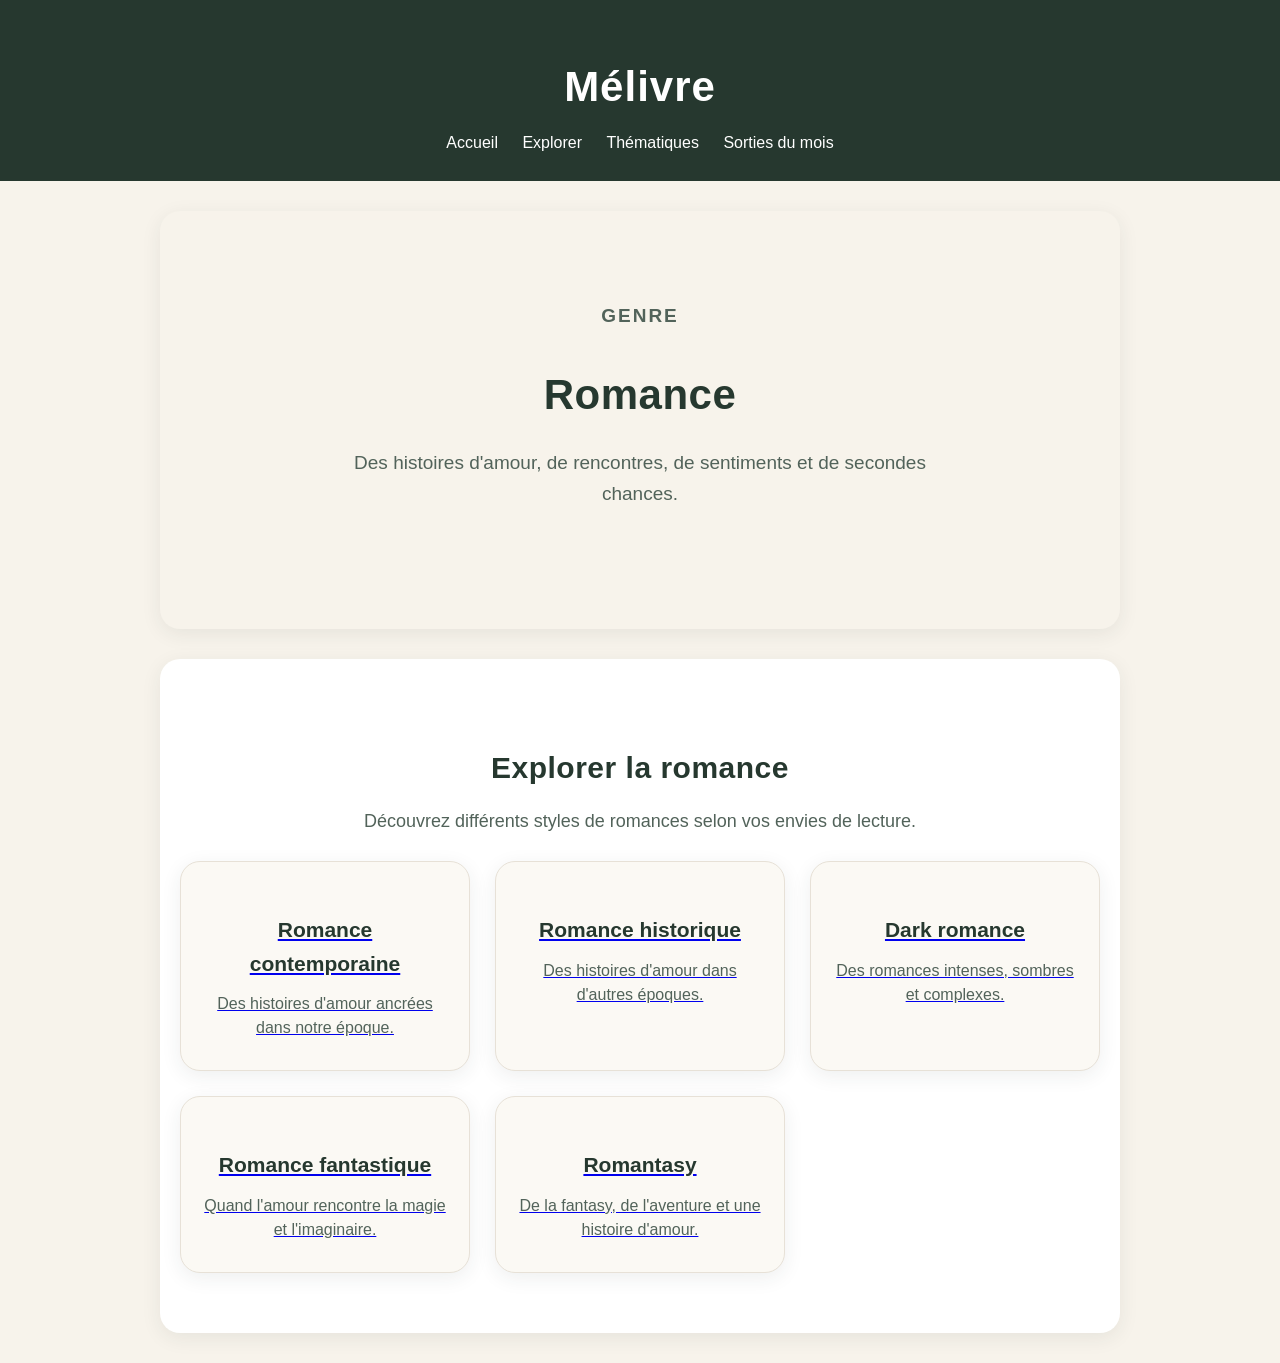
==== romance.html @ d9b2cd9a "Create romance.html" ====
<!DOCTYPE html>
<html>

<head>
  <title>Mélivre - Romance</title>
  <link rel="stylesheet" href="style.css">
</head>

<body>

<header>
  <h1>Mélivre</h1>

  <nav>
    <a href="index.html">Accueil</a>
    <a href="index.html">Explorer</a>
    <a href="index.html">Thématiques</a>
    <a href="index.html">Sorties du mois</a>
  </nav>
</header>

<main>

  <section class="hero">
    <p class="hero-label">GENRE</p>

    <h2>Romance</h2>

    <p>
      Des histoires d'amour, de rencontres,
      de sentiments et de secondes chances.
    </p>
  </section>

  <section>

    <h2>Explorer la romance</h2>

    <p>
      Découvrez différents styles de romances
      selon vos envies de lecture.
    </p>

    <div class="genre-grid">

      <a href="#" class="genre-card">
        <h3>Romance contemporaine</h3>
        <p>
          Des histoires d'amour ancrées
          dans notre époque.
        </p>
      </a>

      <a href="#" class="genre-card">
        <h3>Romance historique</h3>
        <p>
          Des histoires d'amour dans
          d'autres époques.
        </p>
      </a>

      <a href="#" class="genre-card">
        <h3>Dark romance</h3>
        <p>
          Des romances intenses,
          sombres et complexes.
        </p>
      </a>

      <a href="#" class="genre-card">
        <h3>Romance fantastique</h3>
        <p>
          Quand l'amour rencontre
          la magie et l'imaginaire.
        </p>
      </a>

      <a href="#" class="genre-card">
        <h3>Romantasy</h3>
        <p>
          De la fantasy, de l'aventure
          et une histoire d'amour.
        </p>
      </a>
---- style.css ----
/* BASE */

body {
  margin: 0;
  font-family: Arial, sans-serif;
  background: #f7f3eb;
  color: #26382f;
  line-height: 1.6;
  font-size: 16px;
  overflow-x: hidden;
}

/* HEADER */

header {
  background: #26382f;
  color: white;
  padding: 25px 20px;
  text-align: center;
  position: relative;
}

/* NAVIGATION */

nav a {
  color: white;
  text-decoration: none;
  margin: 0 10px;
  transition: 0.2s;
}

nav a:hover {
  color: #c8d8ce;
}

/* CONTENU PRINCIPAL */

main {
  max-width: 1000px;
  margin: auto;
}

/* TITRES */

h1 {
  margin-bottom: 10px;
  font-size: 42px;
  letter-spacing: 1px;
  font-weight: 600;
}

h2 {
  font-size: 36px;
  margin-bottom: 15px;
  font-weight: 600;
  letter-spacing: 0.5px;
}

h3 {
  font-weight: 600;
}

p {
  font-size: 18px;
  line-height: 1.6;
}

/* SECTIONS */

section {
  padding: 60px 20px;
  text-align: center;
  background: white;
  margin: 30px 20px;
  border-radius: 20px;
  box-shadow: 0 5px 20px rgba(38, 56, 47, 0.08);
  box-sizing: border-box;
}

section h2 {
  color: #26382f;
  font-size: 30px;
}

section p {
  max-width: 700px;
  margin: 0 auto 25px;
  color: #52635a;
}

/* BOUTONS */

button {
  background: #6f8f7a;
  color: white;
  border: none;
  padding: 14px 28px;
  border-radius: 30px;
  font-size: 16px;
  font-weight: 600;
  cursor: pointer;
  transition: 0.2s;
}

button:hover {
  background: #587563;
  transform: translateY(-2px);
  box-shadow: 0 6px 16px rgba(38, 56, 47, 0.2);
}

/* HERO */

.hero {
  padding: 90px 20px;
  background: #f7f3eb;
  text-align: center;
}

.hero h2 {
  font-size: 42px;
  max-width: 800px;
  margin: 0 auto 20px;
  color: #26382f;
}

.hero p {
  font-size: 19px;
  max-width: 650px;
  margin: 0 auto 30px;
  color: #52635a;
}

.hero button {
  font-size: 17px;
  padding: 16px 32px;
}

.hero-label {
  font-size: 14px;
  text-transform: uppercase;
  letter-spacing: 2px;
  color: #6f8f7a;
  margin-bottom: 20px;
  font-weight: bold;
}

/* COMMENT CA MARCHE */

.steps {
  display: flex;
  gap: 25px;
  max-width: 1000px;
  margin: 40px auto 0;
}

.step-card {
  flex: 1;
  background: #fbf9f4;
  padding: 35px 25px;
  border-radius: 20px;
  border: 1px solid #e7e1d7;
  box-shadow: 0 5px 20px rgba(38, 56, 47, 0.08);
  text-align: center;
  box-sizing: border-box;
  transition: 0.2s;
}

.step-card:hover {
  transform: translateY(-8px);
  background: #f0f5f1;
  box-shadow: 0 12px 28px rgba(38, 56, 47, 0.18);
}

.step-card h3 {
  font-size: 20px;
  margin-bottom: 15px;
  color: #26382f;
}

.step-card p {
  font-size: 16px;
  line-height: 1.6;
  color: #52635a;
  margin: 0;
}

/* NUMERO DES ETAPES */

.step-number {
  width: 45px;
  height: 45px;
  margin: 0 auto 20px;
  background: #6f8f7a;
  color: white;
  border-radius: 50%;
  display: flex;
  align-items: center;
  justify-content: center;
  font-size: 18px;
  font-weight: bold;
}

/* GENRES */

.genres {
  text-align: center;
}

.genres > p {
  font-size: 18px;
  max-width: 650px;
  margin: 0 auto 40px;
  color: #52635a;
}

/* GRILLE DES GENRES */

.genre-grid {
  display: grid;
  grid-template-columns: repeat(3, 1fr);
  gap: 25px;
  max-width: 1000px;
  margin: 0 auto;
}

/* CARTE GENRE */

.genre-card {
  background: #fbf9f4;
  padding: 30px 20px;
  border-radius: 20px;
  border: 1px solid #e7e1d7;
  box-shadow: 0 5px 20px rgba(38, 56, 47, 0.08);
  transition: 0.2s;
  box-sizing: border-box;
}

.genre-card:hover {
  transform: translateY(-6px);
  background: #f0f5f1;
  box-shadow: 0 10px 25px rgba(38, 56, 47, 0.15);
}

.genre-card h3 {
  font-size: 21px;
  color: #26382f;
  margin-bottom: 12px;
}

.genre-card p {
  font-size: 16px;
  line-height: 1.5;
  color: #52635a;
  margin: 0;
}

/* RESPONSIVE TABLETTE */

@media (max-width: 900px) {
  main {
    max-width: 100%;
  }
  h1 {
    font-size: 34px;
  }
  h2 {
    font-size: 28px;
  }
  section {
    padding: 40px 18px;
    margin: 20px 12px;
  }
  nav a {
    display: inline-block;
    margin: 5px;
  }
  button {
    width: 100%;
    max-width: 280px;
  }
  .steps {
    flex-direction: column
  }
  .step-card {
    width: 100%;
  }
  .genre-grid {
    grid-template-columns: repeat(2, 1fr);
  }
  .hero {
    padding: 70px 20px;
  }
  .hero h2 {
    font-size: 34px;
  }
}

/* RESPONSIVE TELEPHONE */

@media (max-width: 600px) {
  header {
    padding: 20px 15px;
  }
  h1 {
    font-size: 30px;
  }
  h2 {
    font-size: 26px;
  }
  p {
    font-size: 16px;
  }
  section {
    padding: 40px 18px;
    margin: 20px 12px;
  }
  .hero {
    padding: 60px 15px;
  }
  .hero h2 {
    font-size: 30px;
  }
  .hero p {
    font-size: 17px;
  }
  .steps {
    gap: 18px;
  }
  .genre-grid {
    grid-template-columns: 1fr;
    gap: 18px;
  }
  .genre-card {
    padding: 25px 18px;
  }
}
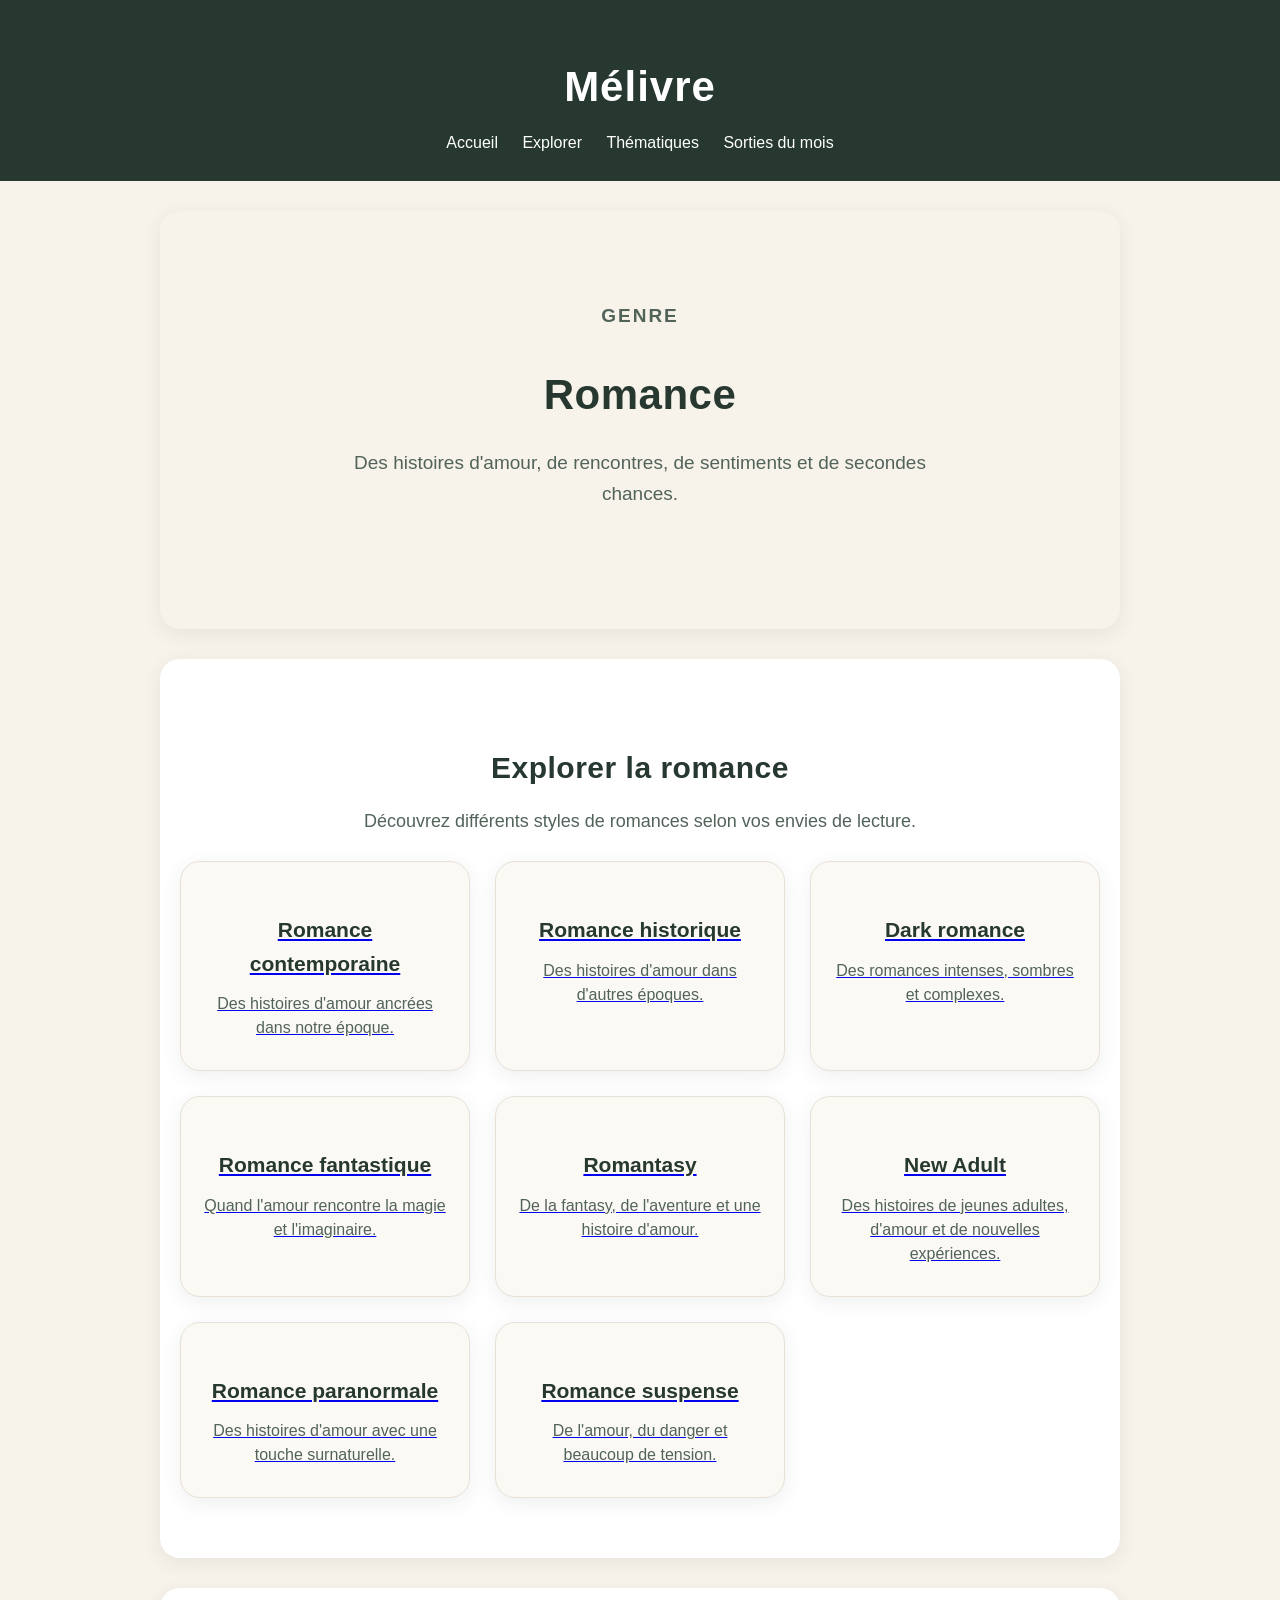
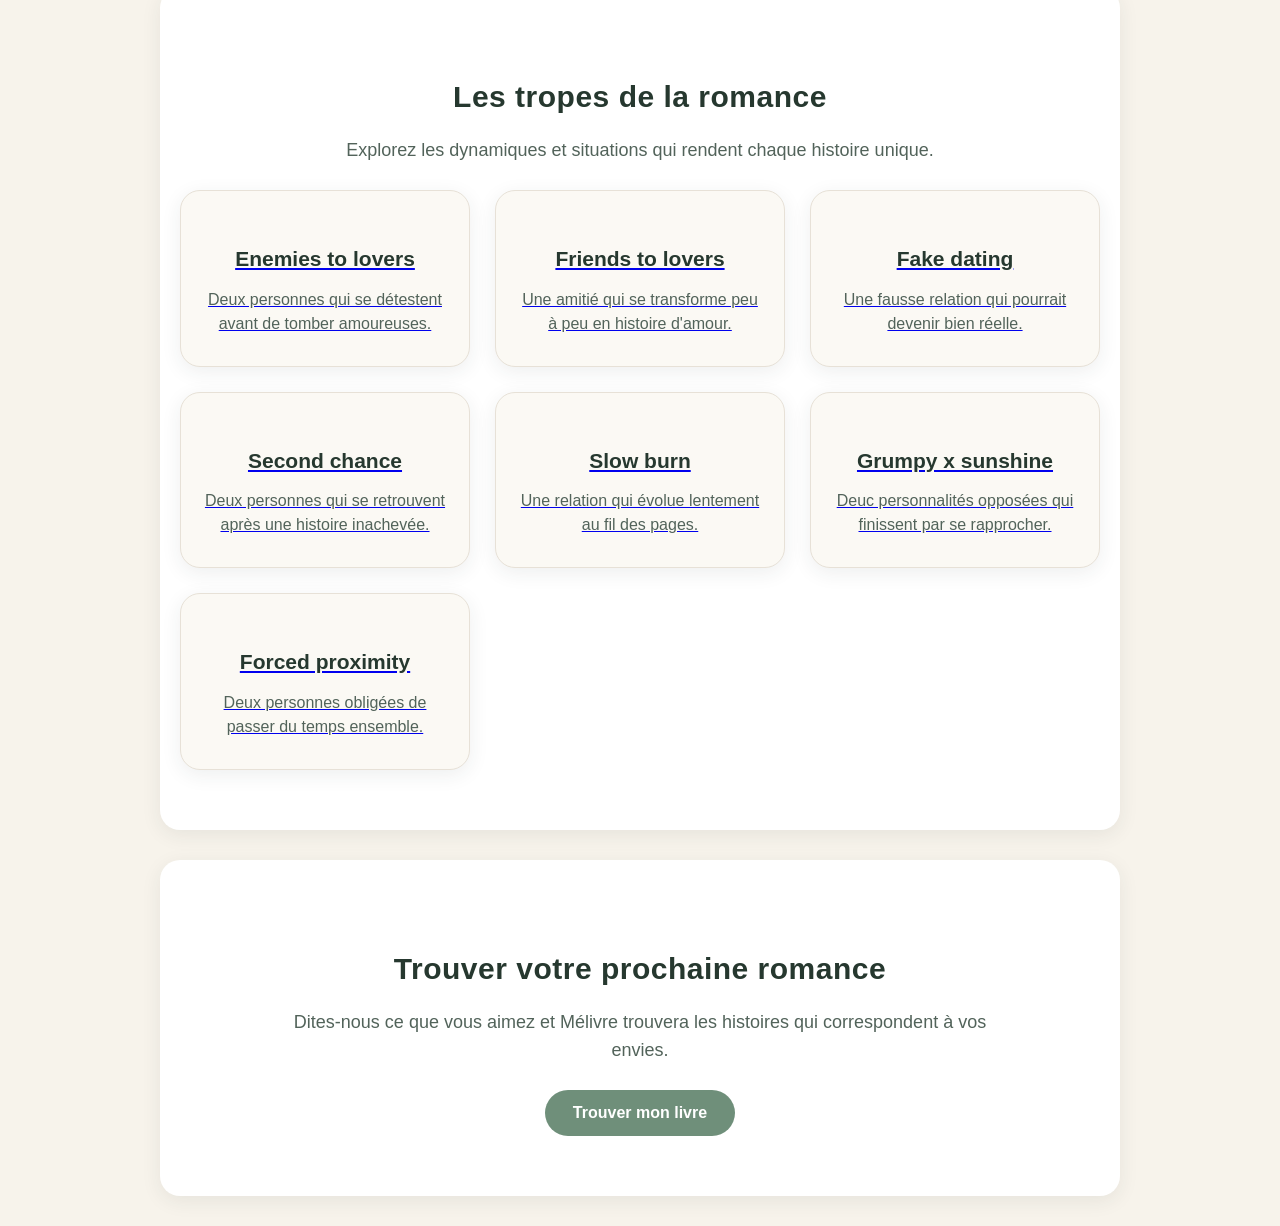
==== commit 6a24b0bf: "Update romance.html" ====
--- a/romance.html
+++ b/romance.html
@@ -82,3 +82,124 @@
           et une histoire d'amour.
         </p>
       </a>
+
+      <a href="#" class="genre-card">
+        <h3>New Adult</h3>
+        <p>
+          Des histoires de jeunes adultes,
+          d'amour et de nouvelles expériences.
+        </p>
+      </a>
+
+      <a href="#" class="genre-card">
+        <h3>Romance paranormale</h3>
+        <p>
+          Des histoires d'amour avec
+          une touche surnaturelle.
+        </p>
+      </a>
+
+      <a href="#" class="genre-card">
+        <h3>Romance suspense</h3>
+        <p>
+          De l'amour, du danger
+          et beaucoup de tension.
+        </p>
+      </a>
+
+    </div>
+
+  </section>
+
+  <section>
+
+    <h2>Les tropes de la romance</h2>
+
+    <p>
+      Explorez les dynamiques et situations
+      qui rendent chaque histoire unique.
+    </p>
+
+    <div class="genre-grid">
+
+      <a href="#" class="genre-card">
+        <h3>Enemies to lovers</h3>
+        <p>
+          Deux personnes qui se détestent
+          avant de tomber amoureuses.
+        </p>
+      </a>
+
+      <a href="#" class="genre-card">
+        <h3>Friends to lovers</h3>
+        <p>
+          Une amitié qui se transforme
+          peu à peu en histoire d'amour.
+        </p>
+      </a>
+
+      <a href="#" class="genre-card">
+        <h3>Fake dating</h3>
+        <p>
+          Une fausse relation qui
+          pourrait devenir bien réelle.
+        </p>
+      </a>
+
+      <a href="#" class="genre-card">
+        <h3>Second chance</h3>
+        <p>
+          Deux personnes qui se retrouvent
+          après une histoire inachevée.
+        </p>
+      </a>
+
+      <a href="#" class="genre-card">
+        <h3>Slow burn</h3>
+        <p>
+          Une relation qui évolue
+          lentement au fil des pages.
+        </p>
+      </a>
+
+      <a href="#" class="genre-card">
+        <h3>Grumpy x sunshine</h3>
+        <p>
+          Deuc personnalités opposées
+          qui finissent par se rapprocher.
+        </p>
+      </a>
+
+      <a href="#" class="genre-card">
+        <h3>Forced proximity</h3>
+        <p>
+          Deux personnes obligées
+          de passer du temps ensemble.
+        </p>
+      </a>
+
+    </div>
+    
+  </section>
+
+  <section>
+
+    <h2>Trouver votre prochaine romance</h2>
+
+    <p>
+      Dites-nous ce que vous aimez et
+      Mélivre trouvera les histoires
+      qui correspondent à vos envies.
+    </p>
+
+    <button>
+      Trouver mon livre
+    </button>
+    
+  </section>
+
+</main>
+
+</body>
+
+</html>
